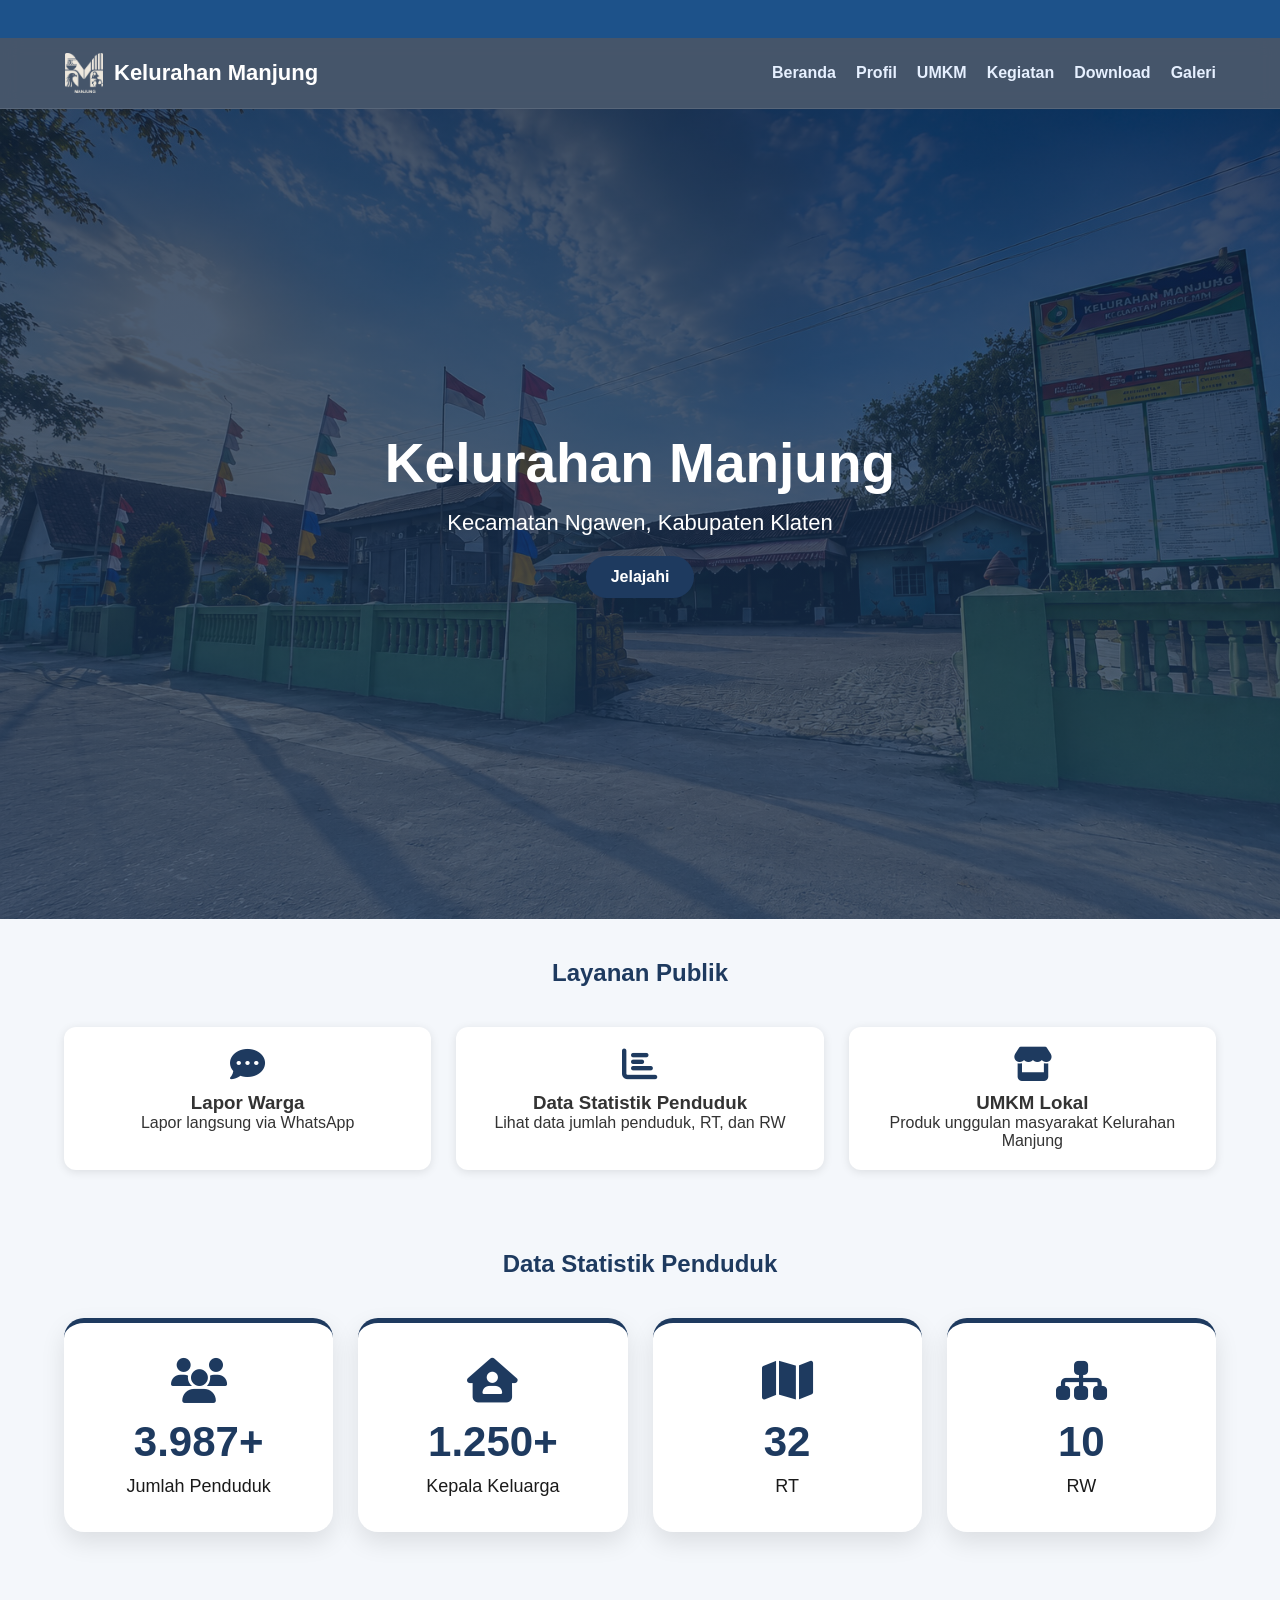
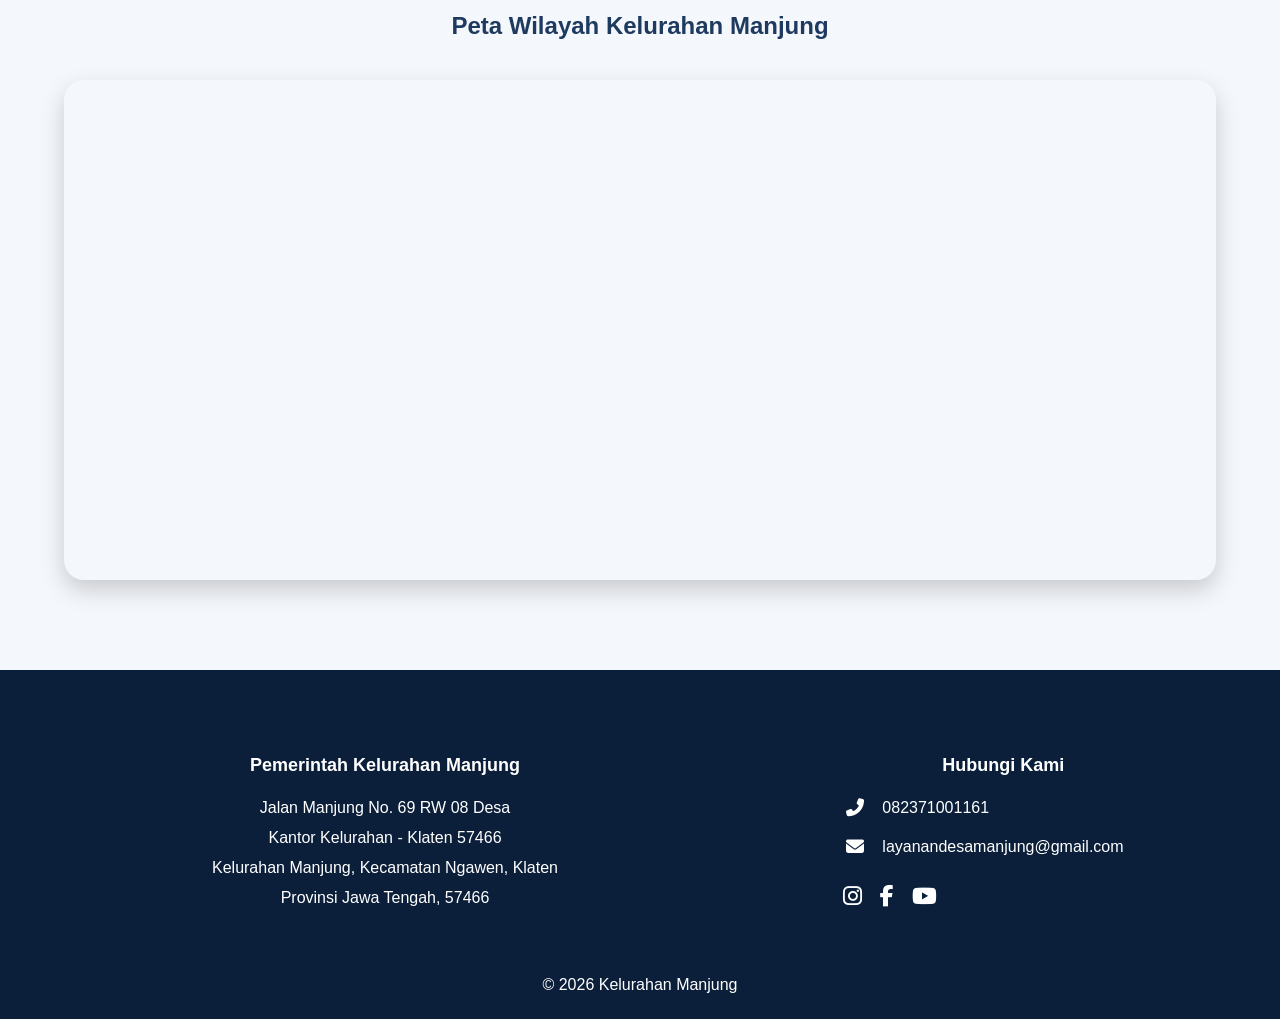
==== index.html @ a6c1af75 "Add files via upload" ====
<!DOCTYPE html>
<html lang="id">
<head>
<div class="running-text">
    <div class="running-content">
        <span>Selamat Datang di Website Resmi Desa Manjung, Kecamatan Ngawen. Dapatkan informasi terbaru dan transparansi pelayanan kami di sini.</span>

        <span class="gap"></span>

        <span>Jam operasional pelayanan administrasi Balai Desa Manjung: Senin s.d. Kamis (08.00 - 15.00 WIB) & Jumat (08.00 - 11.00 WIB).</span>
    </div>
</div>
    <meta name="viewport" content="width=device-width, initial-scale=1.0">
    <title>Beranda-Website Kelurahan Manjung</title>
    <link rel="icon" type="image/png" href="img/logo3.png">

    <!-- Menghubungkan icon font (Font Awesome) -->
    <link rel="stylesheet" href="https://cdnjs.cloudflare.com/ajax/libs/font-awesome/6.5.1/css/all.min.css">

    <meta charset="UTF-8">
    <meta name="viewport" content="width=device-width, initial-scale=1.0">

    <title>Kelurahan Manjung</title>

    <!-- Menghubungkan file CSS -->
    <link rel="stylesheet" href="style.css">
</head>

<body>
    

<!-- ===================== HEADER / NAVBAR ===================== -->
<header>
    <div class="container">
        <nav>

            <!-- LOGO + NAMA WEBSITE -->
            <!-- Ini bagian logo yang muncul di kiri atas -->
            <div class="logo">
                <!-- gambar logo (pastikan ada di folder img) -->
                <img src="img/logo3.png" alt="Logo Manjung" class="logo-img">

                <!-- teks nama website -->
                <span>Kelurahan Manjung</span>
            </div>

            <!-- MENU NAVIGASI -->
            <ul>
                <li><a href="index.html">Beranda</a></li>
                <li><a href="profil.html">Profil</a></li>
                <li><a href="umkm.html">UMKM</a></li>
                <li><a href="kegiatan.html">Kegiatan</a></li>
                <li><a href="download.html">Download</a></li>
                <li><a href="galeri.html">Galeri</a></li>
            </ul>

        </nav>
    </div>
</header>

<!-- ===================== HERO / BAGIAN UTAMA ===================== -->
<section class="hero">

    <div>
        <h1>Kelurahan Manjung</h1>

        <!-- Deskripsi singkat -->
        <p>Kecamatan Ngawen, Kabupaten Klaten</p>

        <!-- Tombol menuju halaman profil -->
        <a href="profil.html" class="btn">Jelajahi</a>
    </div>

</section>

<!-- ===================== LAYANAN PUBLIK ===================== -->
<section class="section" id="data-statistik">

    <div class="container">

        <h2 class="section-title">Layanan Publik</h2>

        <div class="cards">

            <!-- LAPOR WARGA -->
            <a href="https://wa.me/6285974874311?text=Selamat%20datang%20di%20Layanan%20Pengaduan%20Cepat%20Kelurahan%20Manjung%20%F0%9F%8F%9B%EF%B8%8F%0A%0ASilakan%20langsung%20sampaikan%20laporan%20atau%20keluhan%20Anda%20mengenai%20lingkungan%20kelurahan%20di%20chat%20ini%20dengan%20format%20bebas.%0A%0AAgar%20laporan%20cepat%20diproses%2C%20mohon%20sertakan%3A%0A%0A%F0%9F%93%8D%20Lokasi%20jelas%20(Nama%20jalan%20%2F%20gang%20%2F%20RT%20%26%20RW).%0A%0A%F0%9F%93%9D%20Inti%20masalah%20(Misal%3A%20lampu%20jalan%20mati%2C%20sampah%20menumpuk%2C%20jalan%20berlubang).%0A%0A%F0%9F%93%B7%20Foto%20bukti%20kondisi%20di%20lapangan.%0A%0ASilakan%20ketik%20laporan%20Anda%20dan%20kirimkan%20fotonya%20di%20bawah%20ini.%F0%9F%91%87"
                target="_blank" class="service-card">
                <i class="fas fa-comment-dots"></i>
                <h3>Lapor Warga</h3>
                <p>Lapor langsung via WhatsApp</p>
            </a>
            <!-- DATA STATISTIK -->
            <a href="#data-statistik" class="service-card">
                <i class="fas fa-chart-bar"></i>
                <h3>Data Statistik Penduduk</h3>
                <p>Lihat data jumlah penduduk, RT, dan RW</p>
            </a>

            <!-- UMKM -->
            <a href="umkm.html" class="service-card">
                <i class="fas fa-store"></i>
                <h3>UMKM Lokal</h3>
                <p>Produk unggulan masyarakat Kelurahan Manjung</p>
            </a>

        </div>

    </div>

</section>

<!-- ===================== DATA STATISTIK ===================== -->
<section class="section">

    <div class="container">

        <h2 class="section-title">Data Statistik Penduduk</h2>

        <div class="stats">

            <!-- Jumlah Penduduk -->
            <div class="stat-box">
                <i class="fas fa-users"></i>
                <h2>3.987+</h2>
                <p>Jumlah Penduduk</p>
            </div>

            <!-- Kepala Keluarga -->
            <div class="stat-box">
                <i class="fas fa-house-user"></i>
                <h2>1.250+</h2>
                <p>Kepala Keluarga</p>
            </div>

            <!-- RT -->
            <div class="stat-box">
                <i class="fas fa-map"></i>
                <h2>32</h2>
                <p>RT</p>
            </div>

            <!-- RW -->
            <div class="stat-box">
                <i class="fas fa-sitemap"></i>
                <h2>10</h2>
                <p>RW</p>
            </div>

        </div>

    </div>

</section>

<!-- ===================== PETA WILAYAH ===================== -->
<section class="section">

    <div class="container">

        <h2 class="section-title">Peta Wilayah Kelurahan Manjung</h2>

        <div class="map-box">

            <!-- Google Maps Embed -->
            <iframe
            src="https://www.google.com/maps/embed?pb=!1m18!1m12!1m3!1d7907.983593774622!2d110.58155358522377!3d-7.684027641553846!2m3!1f0!2f0!3f0!3m2!1i1024!2i768!4f13.1!3m3!1m2!1s0x2e7a4396e9752d1f%3A0x8e45d3a02969b3ef!2sManjung%2C%20Kec.%20Ngawen%2C%20Kabupaten%20Klaten%2C%20Jawa%20Tengah!5e0!3m2!1sid!2sid!4v1780369064944"
            width="100%"
            height="500"
            style="border:0;"
            allowfullscreen=""
            loading="lazy"
            referrerpolicy="no-referrer-when-downgrade">
          </iframe>

        </div>

    </div>

</section>

<!-- ===================== FOOTER ===================== -->
 <footer>
<div class="footer-container">
    

    <div class="footer-left">
        <h3>Pemerintah Kelurahan Manjung</h3>

        <p>Jalan Manjung No. 69 RW 08 Desa</p>
        <p>Kantor Kelurahan - Klaten 57466</p>
        <p>Kelurahan Manjung, Kecamatan Ngawen, Klaten</p>
        <p>Provinsi Jawa Tengah, 57466</p>

    </div>

    <div class="footer-right">
        <h3>Hubungi Kami</h3>

        <div class="contact-item">
            <i class="fas fa-phone-alt"></i>
            <span>082371001161</span>
        </div>

        <div class="contact-item">
            <i class="fas fa-envelope"></i>
            <span>layanandesamanjung@gmail.com</span>
        </div>

        <div class="social-icons">
            <a href="#"><i class="fab fa-instagram"></i></a>
            <a href="#"><i class="fab fa-facebook-f"></i></a>
            <a href="#"><i class="fab fa-youtube"></i></a>
        </div>
    </div>

</div>


    <p>&copy; 2026 Kelurahan Manjung</p>
</footer>

<!-- Tombol scroll ke atas -->
<button id="topBtn" onclick="topFunction()">↑</button>

<!-- Menghubungkan JavaScript -->
<script src="script.js"></script>

</body>
</html>
---- style.css ----
/* ===================== RESET ===================== */
/* Menghapus margin & padding bawaan browser, serta mengatur model box & font global */
*{
    margin:0;
    padding:0;
    box-sizing:border-box; /* Ukuran elemen dihitung termasuk padding dan border */
    font-family:'Segoe UI',sans-serif;
}

/* Mengatur efek scroll agar halus saat berpindah antar section (anchor link) */
html{
    scroll-behavior:smooth;
}

/* Mengatur warna latar belakang halaman dan warna teks default */
body{
    background:#f4f7fb;
    color:#1a1a1a;
}

/* ===================== HEADER ===================== */
/* Mengatur navigasi atas agar melayang (sticky) dengan efek blur kaca */
header{
    position:sticky;
    top:0;
    background:rgba(11,31,58,0.75); /* navy tapi transparan */
    backdrop-filter: blur(10px);    /* efek kaca (glass) untuk browser modern */
    -webkit-backdrop-filter: blur(10px); /* efek kaca untuk browser berbasis webkit (Safari) */
    padding:15px 0;
    z-index:1000; /* Memastikan header berada di lapisan paling atas */
    border-bottom:1px solid rgba(255,255,255,0.1);
    transition:0.3s;
}

/* Container untuk membungkus konten agar rapi di tengah halaman */
.container{
    width:90%;
    max-width:1200px;
    margin:auto;
}

/* Mengatur tata letak menu navbar menjadi sejajar horizontal */
nav{
    display:flex;
    justify-content:space-between;
    align-items:center;
}

/* Gaya teks logo di header */
.logo{
    display:flex;
    align-items:center;
    gap:10px;
    color:#ffffff;
    font-size:22px;
    font-weight:bold;
}

/* Mengatur ukuran dan proporsi gambar logo */
.logo-img{
    width:40px;
    height:40px;
    object-fit:contain; /* Gambar pas di dalam kotak tanpa terpotong */
}

/* ===================== MENU ===================== */
/* Mengatur list menu navigasi menjadi sejajar horizontal */
nav ul{
    display:flex;
    list-style:none;
}

/* Memberi jarak antar item menu */
nav ul li{
    margin-left:20px;
}

/* Gaya teks link menu navigasi */
nav ul li a{
    text-decoration:none;
    color:#e6f0ff;
    font-weight:bold;
    transition:0.3s;
}

/* Efek perubahan warna saat link menu disorot (hover) */
nav ul li a:hover{
    color:#4da3ff;
}

/* ===================== HERO ===================== */
/* Bagian spanduk utama halaman dengan latar belakang gambar dan teks di tengah */
.hero{
    height:90vh; /* Tinggi hero sebesar 90% dari tinggi layar */

    /* Kombinasi warna gradasi transparan dan gambar latar belakang */
    background:
    linear-gradient(
        rgba(11,31,58,0.75),
        rgba(30,58,95,0.75)
    ),
    url('img/kantor-manjung.jpg');

    background-size:cover;
    background-position:center;
    background-repeat:no-repeat;

    display:flex;
    justify-content:center;
    align-items:center;
    text-align:center;
    color:white;
}

/* Ukuran font untuk judul utama di bagian Hero */
.hero h1{
    font-size:55px;
}

/* Ukuran font dan jarak untuk sub-judul di bagian Hero */
.hero p{
    font-size:22px;
    margin-top:15px;
}

/* BUTTON */
/* Gaya tombol universal dengan sudut membulat */
.btn{
    display:inline-block;
    margin-top:20px;
    padding:12px 25px;
    background:#1e3a5f;
    color:white;
    text-decoration:none;
    border-radius:30px;
    font-weight:bold;
    transition:0.3s;
}

/* Perubahan warna tombol saat disorot */
.btn:hover{
    background:#4da3ff;
}

/* ===================== SECTION ===================== */
/* Ruang pengisi (padding) standar untuk setiap section/bagian halaman */
.section{
    padding:40px 0;
}

/* Gaya judul setiap section agar berada di tengah */
.section-title{
    text-align:center;
    margin-bottom:40px;
    color:#1e3a5f;
}

/* ===================== CARD ===================== */
/* Grid layout untuk membungkus kartu-kartu informasi agar responsif otomatis */
.cards{
    display:grid;
    grid-template-columns:repeat(auto-fit,minmax(280px,1fr));
    gap:25px;
}

/* Gaya kotak kartu individual beserta efek bayangannya */
.card{
    background:white;
    border-radius:10px;
    overflow:hidden;
    box-shadow:0 6px 18px rgba(0,0,0,.12);
    transition:0.3s;
}

/* Efek kartu sedikit terangkat ke atas saat disorot */
.card:hover{
    transform:translateY(-8px);
}

/* Mengatur gambar di dalam kartu agar proporsional */
.card img{
    width:100%;
    height:220px;
    object-fit:cover; /* Gambar memenuhi area kotak tanpa merusak aspek rasio */
}

/* Padding bagian dalam teks kartu */
.card-content{
    padding:20px;
}

/* ===================== STATISTIK ===================== */
/* Grid layout untuk menampilkan data statistik */
.stats{
    display:grid;
    grid-template-columns:repeat(auto-fit,minmax(230px,1fr));
    gap:25px;
    margin-top:40px;
}

/* Kotak statistik individual dengan border tebal di bagian atas */
.stat-box{
    background:white;
    padding:35px;
    text-align:center;
    border-radius:20px;
    box-shadow:0 10px 25px rgba(0,0,0,.10);
    border-top:5px solid #1e3a5f;
    transition:0.3s;
}

/* Efek kotak statistik sedikit terangkat ke atas saat disorot */
.stat-box:hover{
    transform:translateY(-10px);
}

/* Mengatur ukuran dan warna ikon di dalam kotak statistik */
.stat-box i{
    font-size:45px;
    color:#1e3a5f;
    margin-bottom:15px;
}

/* Ukuran angka/judul besar pada statistik */
.stat-box h2{
    font-size:42px;
    color:#1e3a5f;
}

/* Ukuran teks keterangan statistik */
.stat-box p{
    font-size:18px;
    margin-top:10px;
}

/* ===================== PAGE HEADER ===================== */
/* Spanduk header khusus untuk sub-halaman (bukan halaman utama) */
.page-header{
    background:
    linear-gradient(
        rgba(11,31,58,0.75),
        rgba(30,58,95,0.75)
    ),
    url('img/kantor-manjung.jpg');

    background-size:cover;
    background-position:center;
    background-repeat:no-repeat;

    color:white;
    text-align:center;
    padding:100px 20px;
}

/* ===================== CONTENT ===================== */
/* Pembungkus area konten utama halaman */
.content{
    width:90%;
    max-width:1100px;
    margin:auto;
    padding:50px 0;
}

/* ===================== INFO SECTION ===================== */
/* Jarak antar blok informasi */
.info-section{
    margin-bottom:40px;
}

/* Gaya judul section info yang menggunakan susunan flex (ikon + teks) */
.section-heading{
    display:flex;
    align-items:center;
    gap:15px;
    color:#1e3a5f;
    font-size:38px;
    font-weight:700;
    margin-bottom:25px;
}

/* Warna dan ukuran ikon di samping judul info */
.section-heading i{
    color:#1e3a5f;
    font-size:34px;
}

/* Mengatur teks paragraf info agar rapi rata kanan-kiri (justify) */
.info-section p{
    font-size:17px;
    line-height:1.9; /* Jarak antar baris teks */
    color:#4a5568;
    text-align:justify;
    margin-top:15px;
}

/* Gaya sub-judul di dalam info section */
.info-section h3{
    margin-top:21px;
    margin-bottom:15px;
    color:#1e3a5f;
    font-size:28px;
}

/* VISI MISI */
/* Jarak kiri untuk teks visi */
.visi{
    margin-left:25px;
}

/* Jarak kiri untuk daftar list misi */
.misi-list{
    margin-left:50px;
    margin-top:15px;
}

/* Gaya teks tiap poin di dalam daftar misi */
.misi-list li{
    font-size:16px;
    line-height:1.9;
    color:#4a5568;
    margin-bottom:10px;
}

/* ===================== MAP ===================== */
/* Kotak pembungkus peta digital (Google Maps) */
.map-box{
    width:100%;
    border-radius:20px;
    overflow:hidden;
    box-shadow:0 10px 25px rgba(0,0,0,0.18);
    margin-top:20px;
}

/* Mengatur iframe peta agar memenuhi area kotak */
.map-box iframe{
    width:100%;
    height:500px;
    border:0;
    display:block;
}

/* ===================== GALLERY ===================== */
/* Grid layout dasar untuk galeri foto */
.gallery{
    display:grid;
    grid-template-columns:repeat(auto-fit,minmax(250px,1fr));
    gap:20px;
}

/* Mengatur gambar di dalam galeri agar seragam dimensinya */
.gallery img{
    width:100%;
    height:220px;
    object-fit:cover;
    border-radius:10px;
}

/* ===================== PRODUCT ===================== */
/* Gaya kartu produk individual dengan border khusus */
.product-card{
    width:300px;
    margin:20px auto;
    padding:15px;
    border:1px solid #1e3a5f;
    border-radius:12px;
    text-align:center;
    box-shadow:0 2px 10px rgba(0,0,0,0.12);
    background:#ffffff;
}

/* Wadah pembungkus banyak produk dengan flexbox agar fleksibel ke bawah */
.content4{
    display:flex;
    flex-wrap:wrap;
    justify-content:center;
    gap:20px;
}

/* Mengatur visual gambar produk */
.product-img{
    width:100%;
    height:200px;
    object-fit:cover;
    border-radius:10px;
}

/* Gaya tombol pemesanan produk */
.btn-pesan{
    display:inline-block;
    margin-top:10px;
    padding:10px 15px;
    background:#1e3a5f;
    color:white;
    text-decoration:none;
    border-radius:8px;
    font-size:14px;
    transition:0.3s;
}

/* Efek hover tombol pemesanan */
.btn-pesan:hover{
    background:#4da3ff;
}

/* ===================== SERVICE ===================== */
/* Gaya kartu layanan masyarakat berupa link utuh */
.service-card{
    display:block;
    text-decoration:none;
    background:#fff;
    padding:20px;
    border-radius:12px;
    text-align:center;
    color:#333;
    box-shadow:0 2px 10px rgba(0,0,0,0.10);
    transition:0.3s;
}

/* Ukuran dan warna ikon layanan */
.service-card i{
    font-size:35px;
    color:#1e3a5f;
    margin-bottom:10px;
}

/* Efek hover kartu layanan (berubah warna latar & terangkat sedikit) */
.service-card:hover{
    transform:translateY(-5px);
    background:#f2f6ff;
}

/* ===================== FOOTER ===================== */
/* Pengaturan standar area kaki halaman (footer) */
footer{
    background:#0b1f3a;
    color:white;
    text-align:center;
    padding:25px;
    margin-top:50px;
}

/* ===================== BACK TO TOP ===================== */
/* Tombol melayang untuk kembali ke atas halaman */
#topBtn{
    position:fixed;
    bottom:20px;
    right:20px;
    padding:15px;
    border:none;
    border-radius:50%;
    background:#1e3a5f;
    color:white;
    cursor:pointer;
    display:none; /* Sembunyikan default (diatur lewat JavaScript nanti) */
}

/* Efek hover tombol kembali ke atas */
#topBtn:hover{
    background:#4da3ff;
}

/* ================= DOWNLOAD ================= */
/* Grid layout untuk area unduhan dokumen */
.download-grid{
    display:grid;
    grid-template-columns:repeat(auto-fit,minmax(280px,1fr));
    gap:25px;
}

/* Kotak informasi file unduhan */
.download-card{
    background:#fff;
    padding:25px;
    border-radius:15px;
    text-align:center;
    box-shadow:0 5px 15px rgba(0,0,0,.1);
    transition:0.3s;
}

/* Efek hover kotak unduhan */
.download-card:hover{
    transform:translateY(-5px);
}

/* Ukuran ikon jenis file pada area download */
.download-card i{
    font-size:60px;
    color:#1e3a5f;
    margin-bottom:15px;
}

/* Gambar/Thumbnail dokumen unduhan */
.download-card img{
    width:100%;
    height:200px;
    object-fit:cover;
    border-radius:10px;
    margin-bottom:15px;
}

/* Judul file unduhan */
.download-card h3{
    margin-bottom:15px;
    color:#1e3a5f;
}

/* Desain tombol download */
.download-btn{
    display:inline-block;
    padding:10px 20px;
    background:#1e3a5f;
    color:white;
    text-decoration:none;
    border-radius:8px;
    transition:0.3s;
}

/* Efek hover tombol download */
.download-btn:hover{
    background:#2f5a8f;
}

/* ===== POTENSI UNGGULAN DESA ===== */
/* Penyelarasan letak komponen potensi desa */
.potensi-desa{
    text-align:center;
    margin-top:5px;
    margin-left:50px;
}

/* Pengaturan visual gambar potensi unggulan desa */
.potensi-desa img{
    width:70%;
    max-width:650px;
    border-radius:15px;
    box-shadow:0 5px 20px rgba(0,0,0,0.15);
}

/*========= Footer ===========*/
/* Layout grid untuk membagi isi footer menjadi bagian kiri dan kanan */
.footer-container{
    max-width:1100px;
    margin:auto;

    display:grid;
    grid-template-columns: 2fr 1fr; /* Bagian kiri lebih lebar dibanding kanan */

    gap:80px;
    padding:60px 20px;

    background: #0b1f3a;
    color: #ffffff;

    /* FULL BACKGROUND FOOTER */
    /* Catatan: Selektor di bawah bersarang (nested) di dalam .footer-container asli Anda */
.footer{
    width:100%;
    background:#0b1f3a;
    color:#fff;
    margin:0;
    padding:0;
}

/* CONTAINER HANYA MENGATUR LEBAR KONTEN */
.footer-container{
    max-width:1100px;
    margin:0 auto;
    padding:50px 20px;
    
    display:grid;
    grid-template-columns:2fr 1fr;
    gap:80px;
}

/* COPYRIGHT */
/* Desain area copyright di baris paling bawah footer */
.footer-bottom{
    width:100%;
    text-align:center;
    padding:12px 0;
    border-top:1px solid rgba(255,255,255,.15);
    background:#0b1f3a;
}
}

/* Gaya teks judul di dalam area footer */
.footer-left h3,
.footer-right h3{
    font-size:18px;
    font-weight:700;
    margin-bottom:20px;
}

/* Mengatur jarak antarbaris teks deskripsi di footer kiri */
.footer-left p{
    margin:0 0 6px;
    line-height:1.5;
}

/* Bagian Hubungi Kami */
/* Menggunakan susunan flex arah vertikal untuk info kontak */
.footer-right{
    display:flex;
    flex-direction:column;
}

/* Baris item kontak (ikon + teks detail kontak) */
.contact-item{
    display:flex;
    align-items:flex-start;
    gap:15px;
    margin-bottom:15px;
}

/* Menyamakan lebar ikon agar teks di sebelahnya lurus sejajar secara vertikal */
.contact-item i{
    width:24px;          /* supaya ikon sejajar */
    font-size:18px;
    text-align:center;
    margin-top:3px;
}

/* Mengatur pemotongan kata otomatis jika teks kontak terlalu panjang */
.contact-item span{
    line-height:1.5;
    word-break:break-word;
}

/* Wadah kumpulan ikon media sosial */
.social-icons{
    display:flex;
    gap:18px;
    margin-top:10px;
}

/* Ukuran ikon media sosial */
.social-icons a{
    color:#fff;
    font-size:22px;
}

/* Lebar statis untuk kolom footer kanan */
.footer-right{
    width:320px;
}

/* Batas lebar maksimal kolom footer kiri */
.footer-left{
    max-width:550px;
}

/*========== Responsive Mobile ==========*/
/* Media query untuk layar smartphone / tablet potret (maksimal lebar 768px) */
@media (max-width: 768px) {
    /* Mengubah susunan grid footer menjadi satu kolom vertikal */
    .footer-container {
        flex-direction: column;
        gap: 40px;
    }

    /* Penyesuaian ukuran teks footer pada perangkat mobile */
    .footer h3 {
        font-size: 24px;
    }

    .footer p,
    .contact-item {
        font-size: 16px;
    }
}

/* ================= MOBILE ================= */
/* Media query tambahan untuk penataan komponen halaman versi mobile */
@media screen and (max-width:768px){

    /* Navbar berubah susunan menjadi menumpuk ke bawah */
    nav{
        flex-direction:column;
        gap:15px;
    }

    /* Menu ul membungkus item ke baris baru jika space tidak cukup dan rata tengah */
    nav ul{
        flex-wrap:wrap;
        justify-content:center;
        gap:10px;
    }

    nav ul li{
        margin-left:0;
    }

    /* Penyesuaian tinggi area hero di layar kecil */
    .hero{
        height:70vh;
        padding:20px;
    }

    /* Ukuran teks hero yang lebih kecil agar tidak terpotong */
    .hero h1{
        font-size:32px;
    }

    .hero p{
        font-size:16px;
    }

    /* Penyesuaian judul info section di mobile */
    .section-heading{
        font-size:28px;
    }

    .section-heading i{
        font-size:26px;
    }

    /* Mengurangi tinggi iframe Google Maps di layar hp */
    .map-box iframe{
        height:300px;
    }

    /* Mengembalikan margin potensi desa ke nol agar pas di layar */
    .potensi-desa{
        margin-left:0;
    }

    /* Gambar potensi desa otomatis melebar penuh mengikuti device */
    .potensi-desa img{
        width:100%;
    }

    /* Memastikan kartu produk proporsional di layar hp */
    .product-card{
        width:100%;
        max-width:350px;
    }

    /* Mengubah grid footer menjadi 1 kolom vertikal dan teks rata tengah */
    .footer-container{
        grid-template-columns:1fr;
        gap:30px;
        text-align:center;
    }

    .footer-right{
        width:100%;
    }

    /* Memastikan detail item kontak berada di tengah (center) */
    .contact-item{
        justify-content:center;
    }
}

/* Aturan global agar semua gambar bersifat responsif */
img{
    max-width:100%;
    height:auto;
}

/* ================= RUNNING TEXT ================= */
/* Desain area teks berjalan (running text banner) */
.running-text{
    background:#1d528a;
    color:#fff;
    overflow:hidden; /* Menyembunyikan teks yang meluap keluar batas kotak */
    white-space:nowrap; /* Mencegah teks turun ke baris baru */
    padding:10px 0;
}

/* Mengatur wadah teks berjalan agar memulai animasi dari ujung kanan luar */
.running-content{
    display:inline-flex;
    align-items:center;
    padding-left:100%;
    animation:jalan 25s linear infinite; /* Menjalankan animasi 'jalan' terus-menerus */
}

/* Memberi jarak/jeda buatan di akhir urutan teks berjalan */
.gap{
    width:300px; /* semakin besar, semakin lama jedanya */
    display:inline-block;
}

/* Keyframes untuk mendefinisikan pergerakan animasi teks berjalan */
@keyframes jalan{
    from{
        transform:translateX(0);
    }
    to{
        transform:translateX(-100%); /* Geser penuh ke kiri sampai teks hilang */
    }
}

/* ================= GALERI ================= */
/* Grid layout lanjutan untuk halaman Galeri Foto khusus */
.gallery-grid{
    display:grid;
    grid-template-columns:repeat(auto-fit,minmax(280px,1fr));
    gap:25px;
}

/* Kotak pembungkus tiap item foto di galeri */
.gallery-item{
    position:relative;
    overflow:hidden; /* Penting untuk efek zoom gambar agar tidak keluar box */
    border-radius:15px;
    background:#fff;
    box-shadow:0 5px 15px rgba(0,0,0,.12);
    transition:.3s;
}

/* Efek kotak galeri sedikit terangkat saat di-hover */
.gallery-item:hover{
    transform:translateY(-5px);
}

/* Mengatur dimensi gambar di dalam galeri grid */
.gallery-item img{
    width:100%;
    height:250px;
    object-fit:cover;
    display:block;
}

/* Desain teks caption di bawah gambar galeri */
.gallery-caption{
    padding:15px;
    text-align:center;
    font-weight:600;
    color:#1e3a5f;
}

/* Memberi durasi transisi pada gambar agar efek perbesaran (zoom) berjalan mulus */
.gallery-item img{
    transition:.4s;
}

/* Hover Zoom: Efek gambar membesar (skala 1.08) saat kotaknya disorot kursor */
.gallery-item:hover img{
    transform:scale(1.08);
}
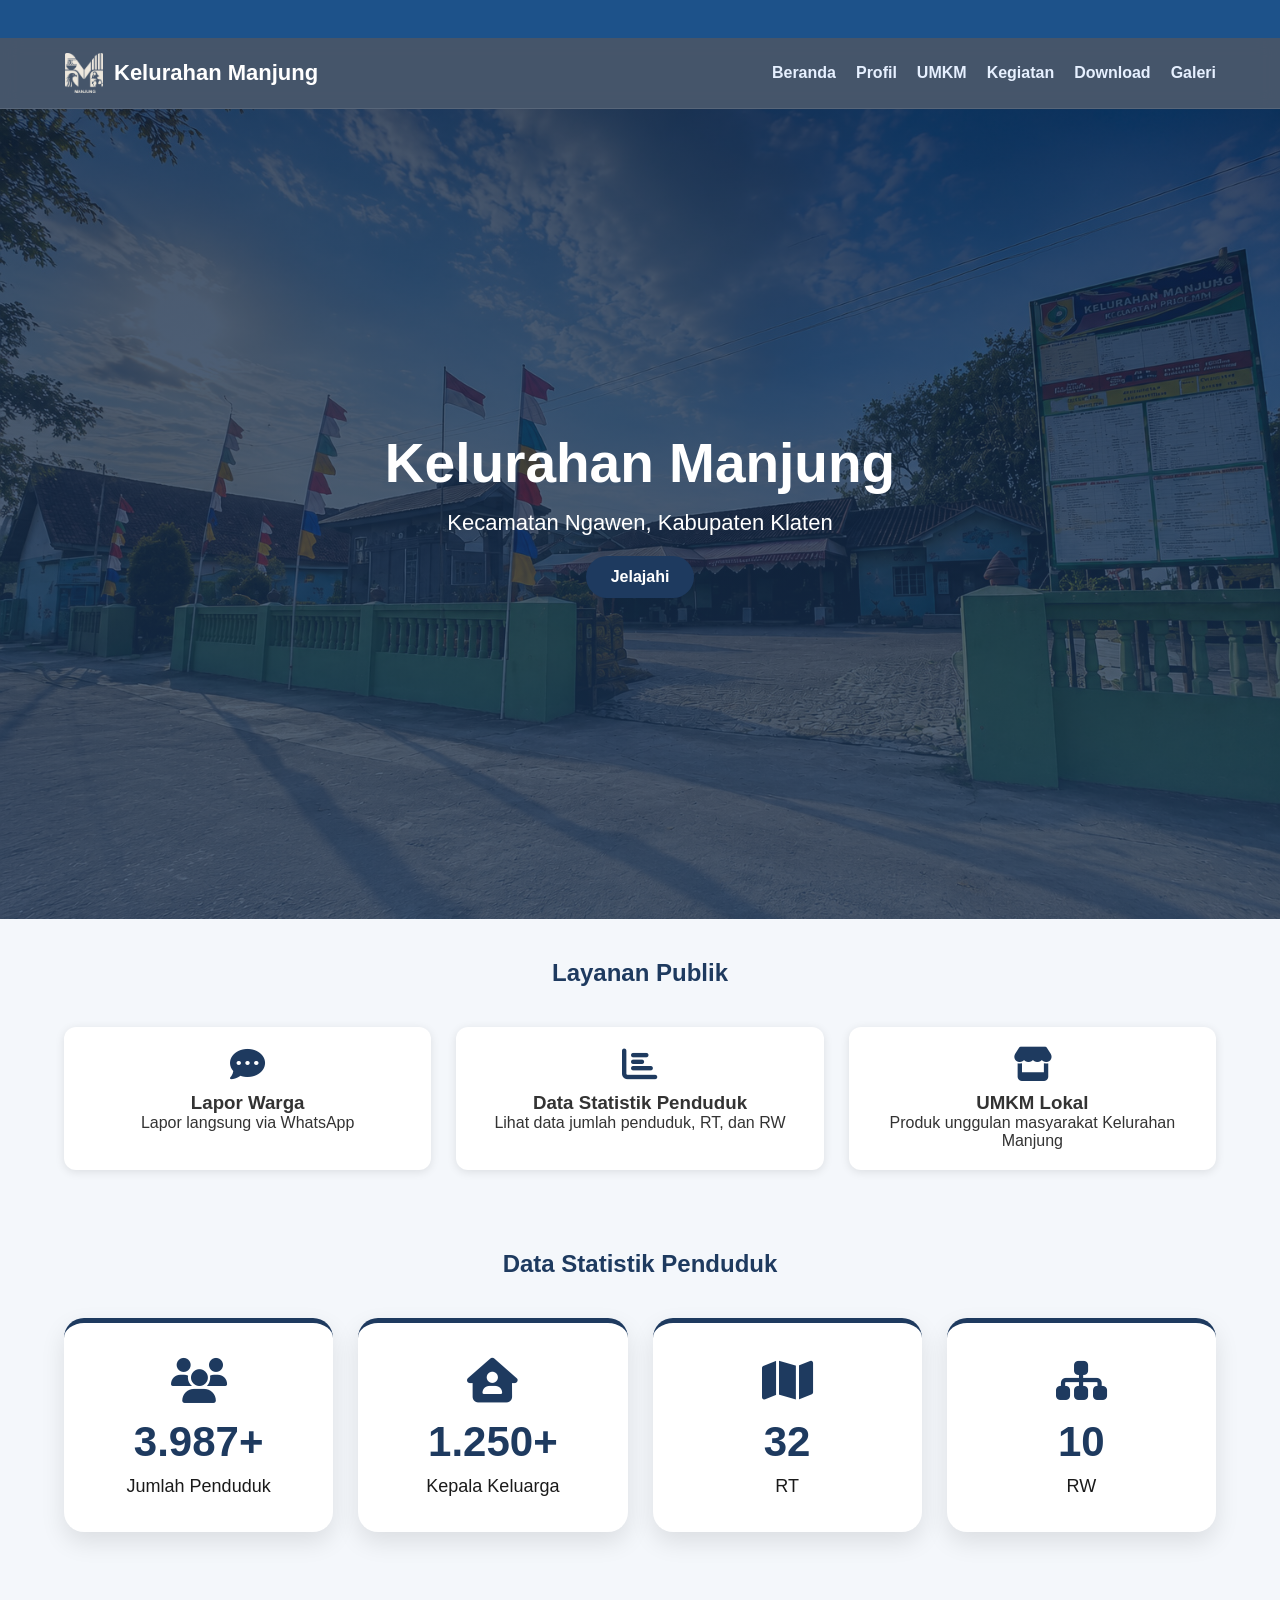
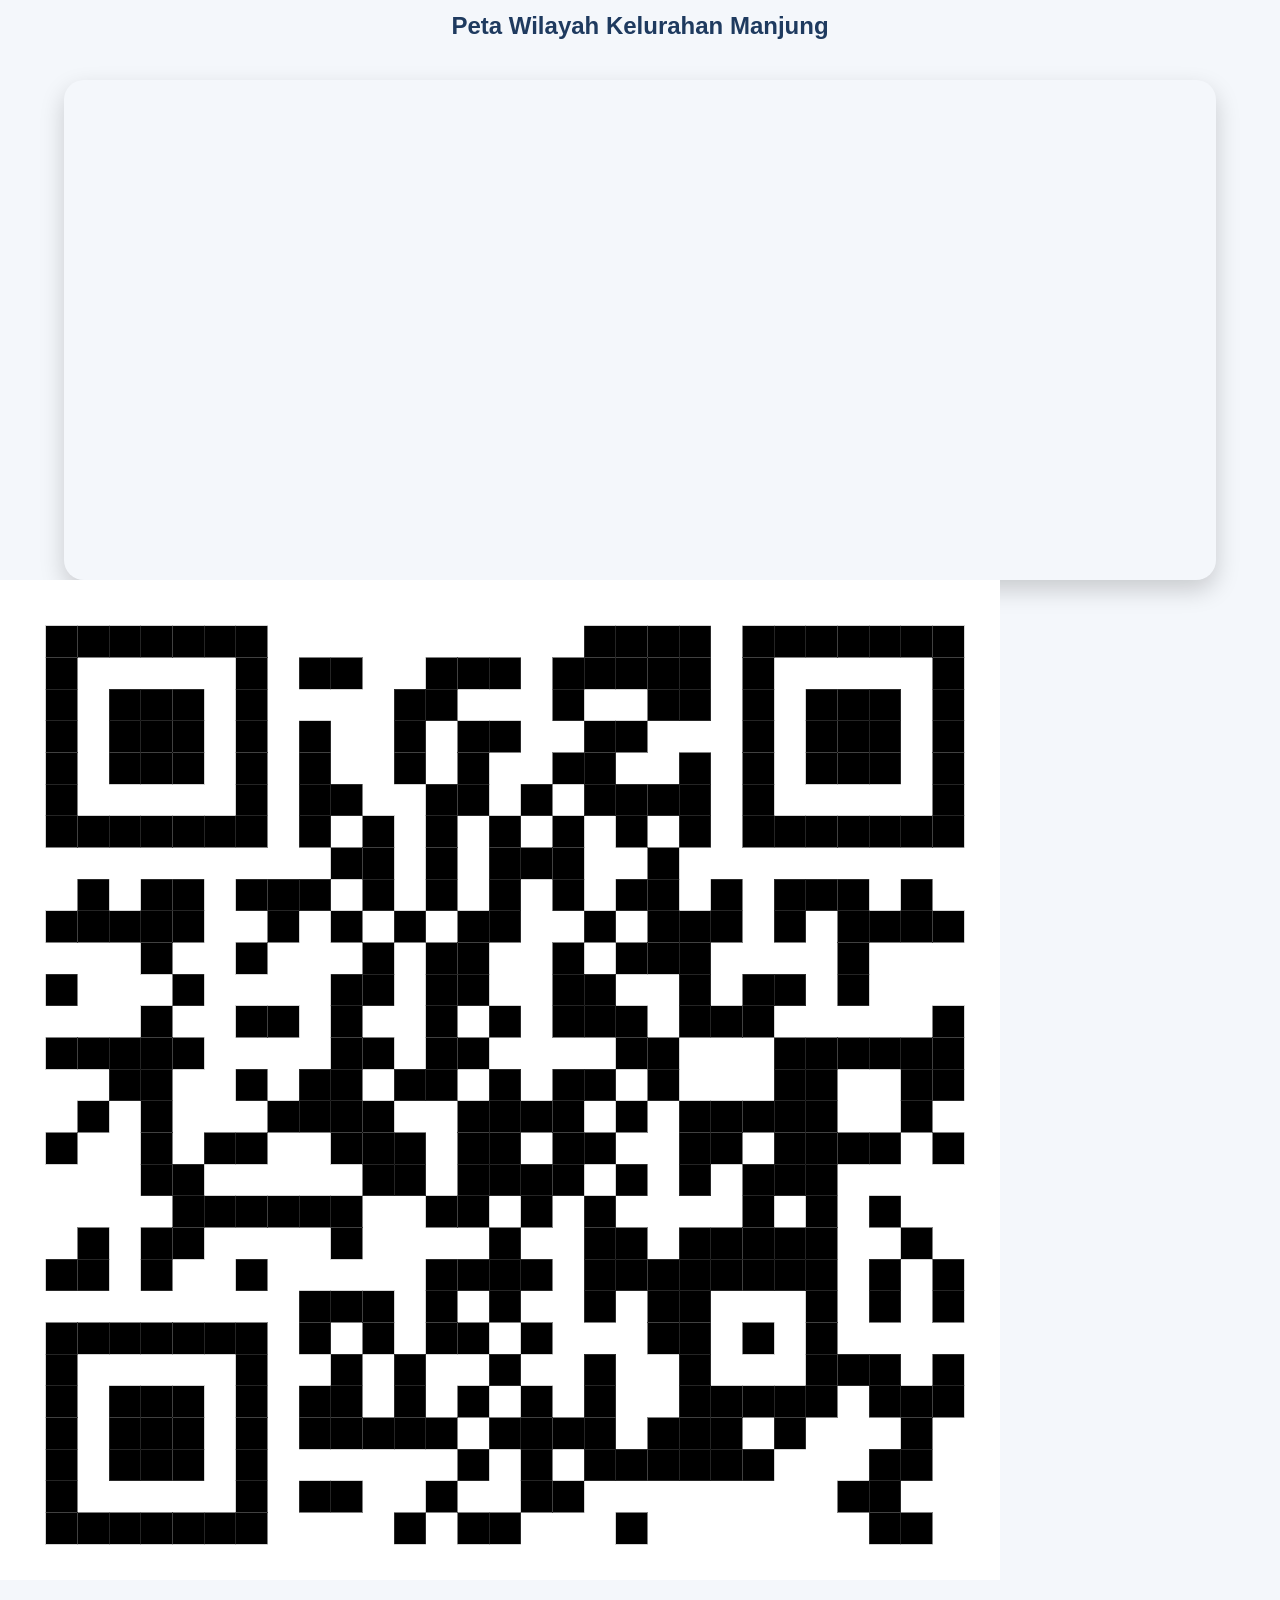
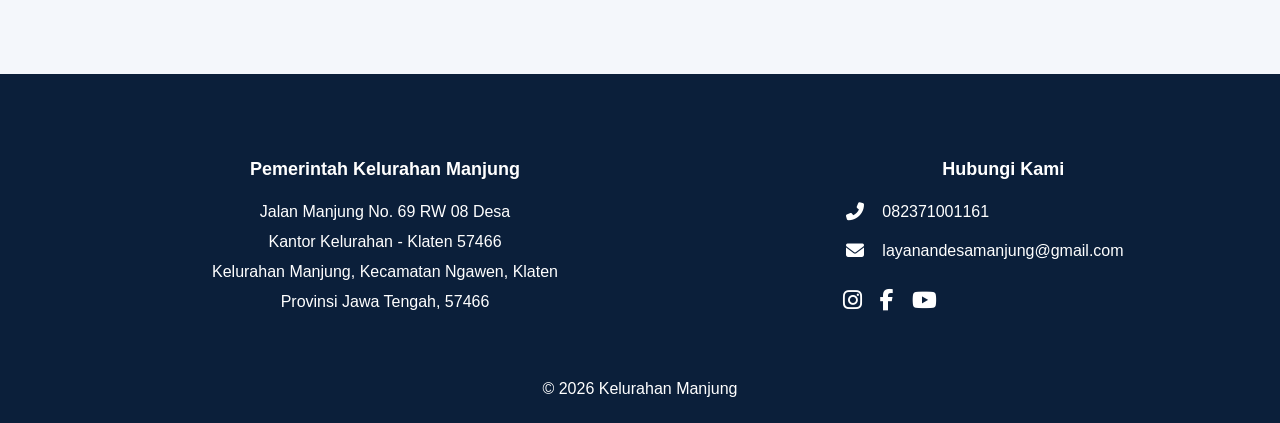
==== commit 318cd610: "Update index.html" ====
--- a/index.html
+++ b/index.html
@@ -1,15 +1,7 @@
 <!DOCTYPE html>
 <html lang="id">
 <head>
-<div class="running-text">
-    <div class="running-content">
-        <span>Selamat Datang di Website Resmi Desa Manjung, Kecamatan Ngawen. Dapatkan informasi terbaru dan transparansi pelayanan kami di sini.</span>
-
-        <span class="gap"></span>
-
-        <span>Jam operasional pelayanan administrasi Balai Desa Manjung: Senin s.d. Kamis (08.00 - 15.00 WIB) & Jumat (08.00 - 11.00 WIB).</span>
-    </div>
-</div>
+
     <meta name="viewport" content="width=device-width, initial-scale=1.0">
     <title>Beranda-Website Kelurahan Manjung</title>
     <link rel="icon" type="image/png" href="img/logo3.png">
@@ -30,6 +22,17 @@
     
 
 <!-- ===================== HEADER / NAVBAR ===================== -->
+
+    <div class="running-text">
+    <div class="running-content">
+        <span>Selamat Datang di Website Resmi Desa Manjung, Kecamatan Ngawen. Dapatkan informasi terbaru dan transparansi pelayanan kami di sini.</span>
+
+        <span class="gap"></span>
+
+        <span>Jam operasional pelayanan administrasi Balai Desa Manjung: Senin s.d. Kamis (08.00 - 15.00 WIB) & Jumat (08.00 - 11.00 WIB).</span>
+    </div>
+</div>
+    
 <header>
     <div class="container">
         <nav>
@@ -176,6 +179,13 @@
 
     </div>
 
+    <div class="qr-code">
+        <img src="img/barcode.png" alt="QR Code Website">
+    </div>
+
+        </nav>
+    </div>
+
 </section>
 
 <!-- ===================== FOOTER ===================== -->
@@ -226,4 +236,4 @@
 <script src="script.js"></script>
 
 </body>
-</html>+</html>
--- a/style.css
+++ b/style.css
@@ -839,4 +839,14 @@
 /* Hover Zoom: Efek gambar membesar (skala 1.08) saat kotaknya disorot kursor */
 .gallery-item:hover img{
     transform:scale(1.08);
-}+}
+
+/* Efek transisi halaman */
+body {
+    opacity: 1;
+    transition: opacity 0.5s ease;
+}
+
+body.fade-out {
+    opacity: 0;
+}
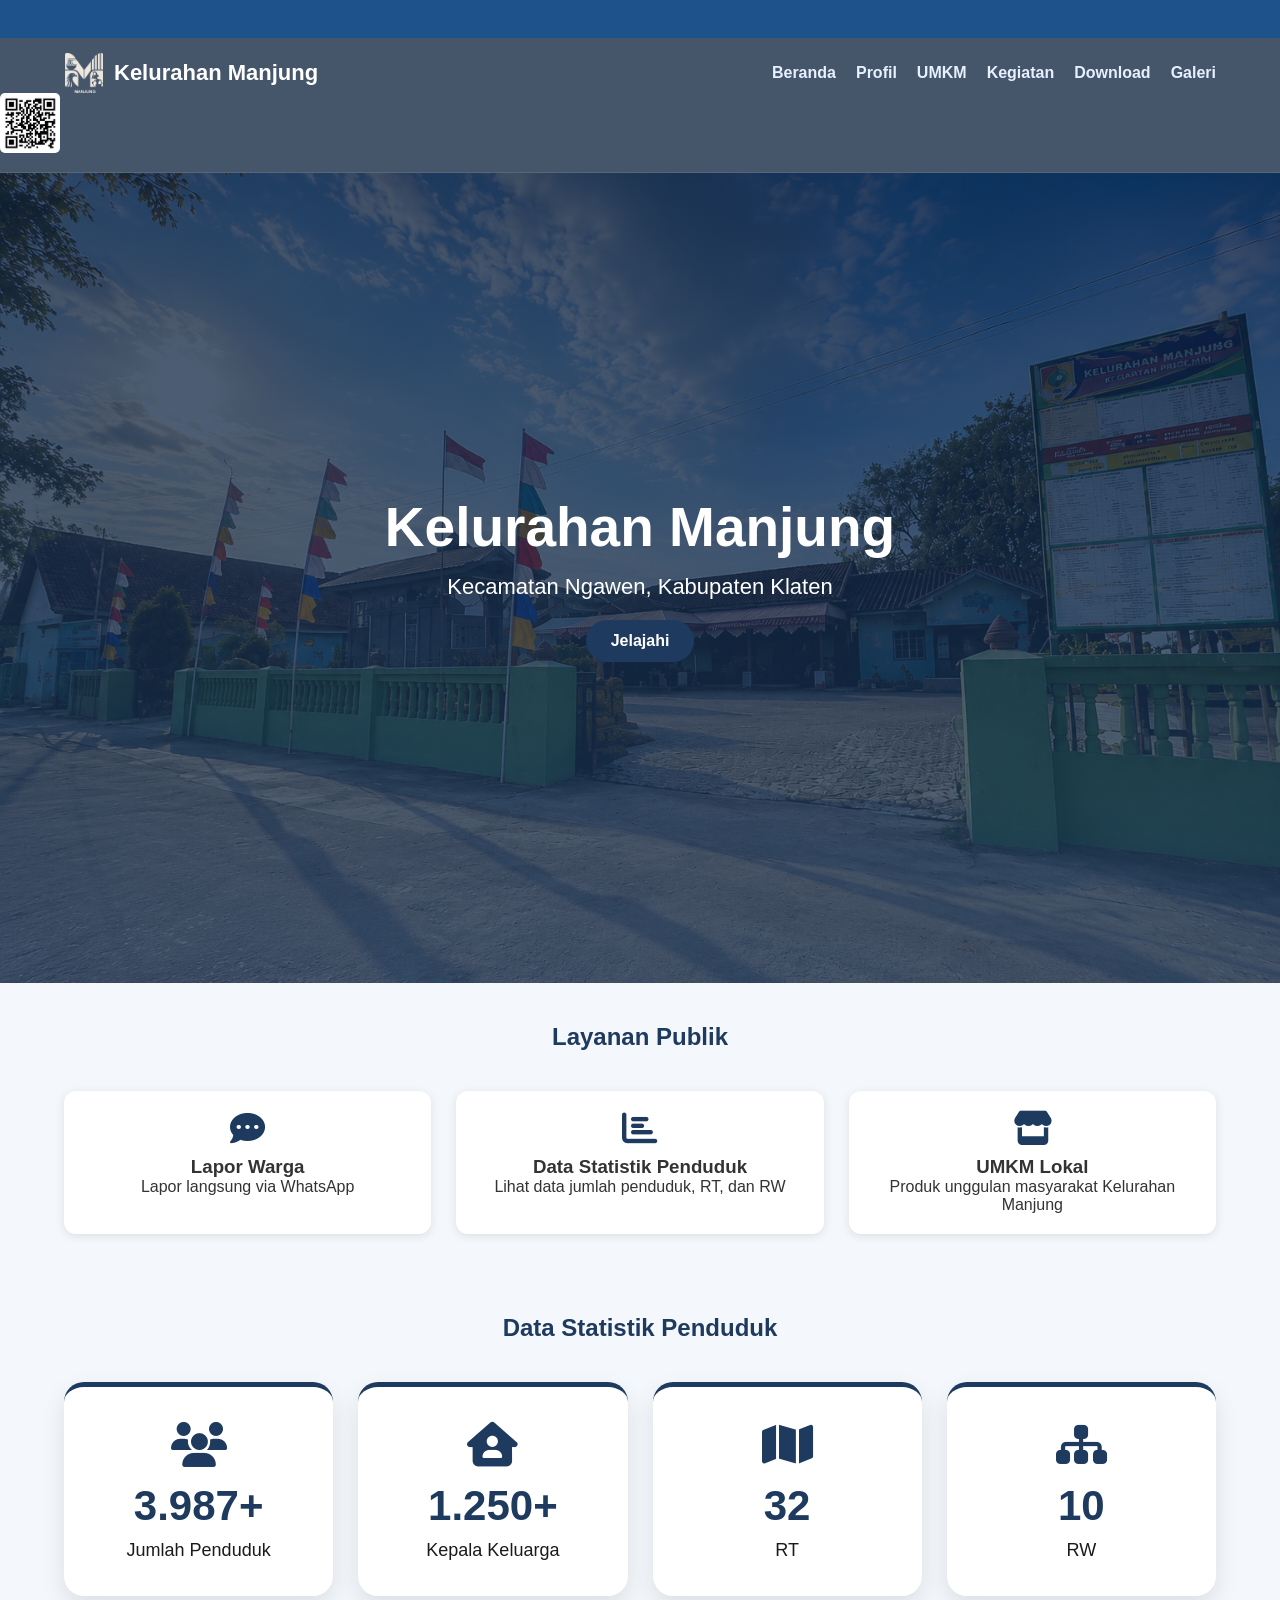
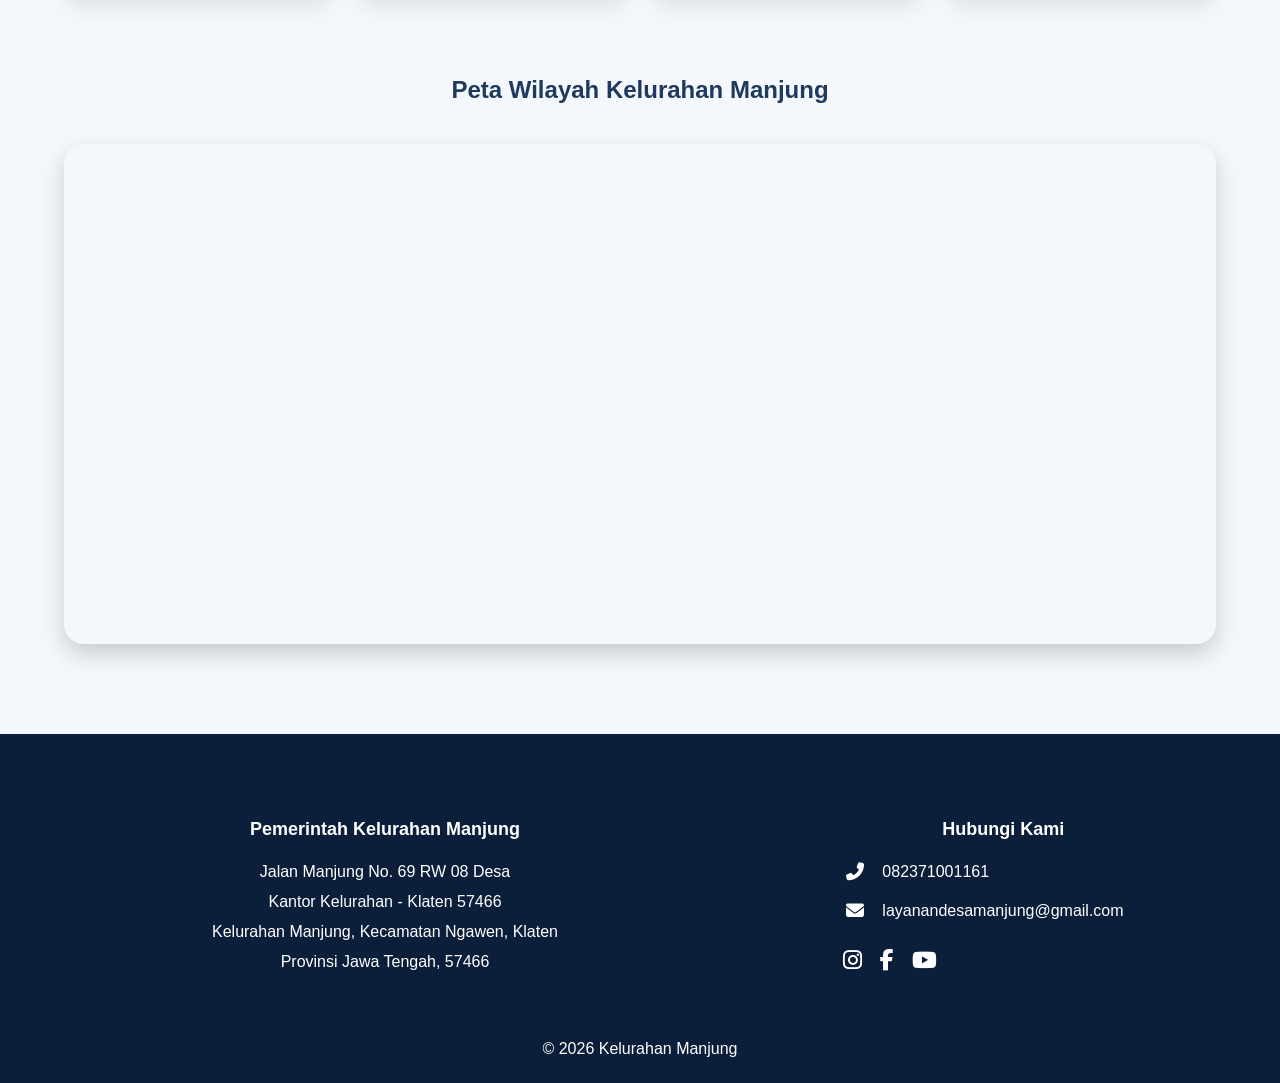
==== commit 853bb57a: "Update index.html" ====
--- a/index.html
+++ b/index.html
@@ -59,6 +59,14 @@
 
         </nav>
     </div>
+
+<div class="qr-code">
+        <img src="img/barcode.png" alt="QR Code Website">
+    </div>
+
+        </nav>
+    </div>
+    
 </header>
 
 <!-- ===================== HERO / BAGIAN UTAMA ===================== -->
@@ -179,13 +187,6 @@
 
     </div>
 
-    <div class="qr-code">
-        <img src="img/barcode.png" alt="QR Code Website">
-    </div>
-
-        </nav>
-    </div>
-
 </section>
 
 <!-- ===================== FOOTER ===================== -->
--- a/style.css
+++ b/style.css
@@ -850,3 +850,11 @@
 body.fade-out {
     opacity: 0;
 }
+
+.qr-code img{
+    width:60px;
+    height:60px;
+    background:white;
+    padding:3px;
+    border-radius:5px;
+}
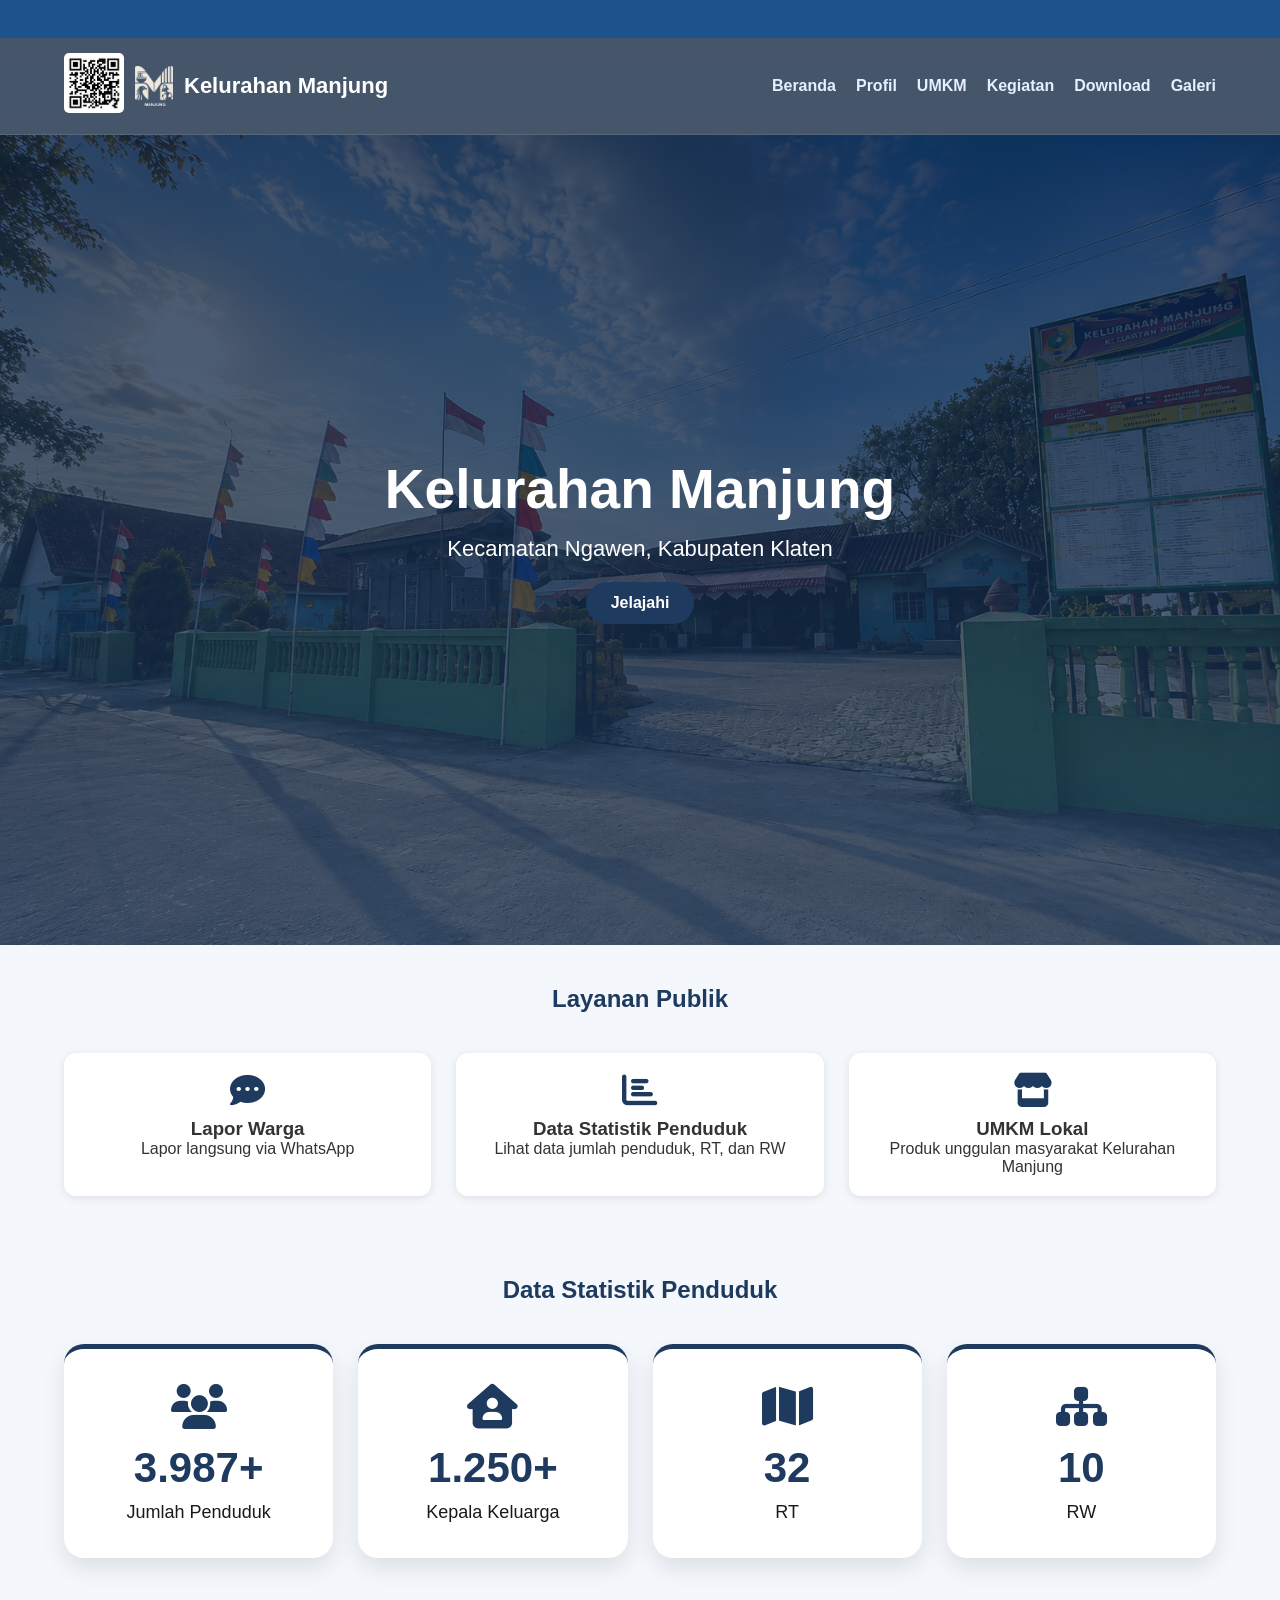
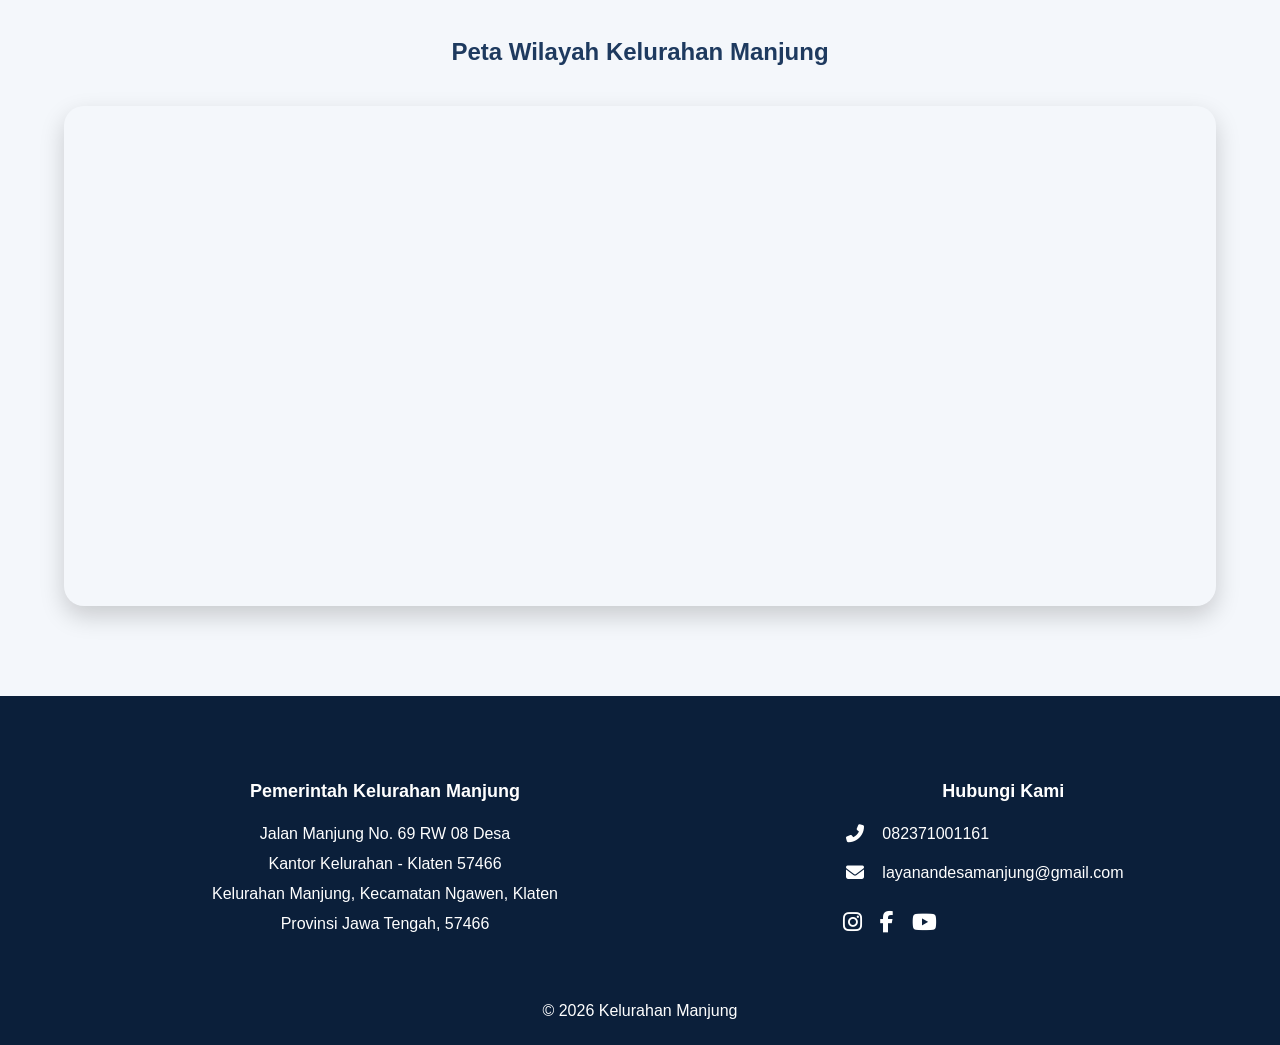
==== commit 244e8c29: "Update index.html" ====
--- a/index.html
+++ b/index.html
@@ -37,17 +37,20 @@
     <div class="container">
         <nav>
 
-            <!-- LOGO + NAMA WEBSITE -->
-            <!-- Ini bagian logo yang muncul di kiri atas -->
+            <!-- Logo + QR Code -->
             <div class="logo">
-                <!-- gambar logo (pastikan ada di folder img) -->
+
+                <div class="qr-code">
+                    <img src="img/barcode.png" alt="QR Code Website">
+                </div>
+
                 <img src="img/logo3.png" alt="Logo Manjung" class="logo-img">
 
-                <!-- teks nama website -->
                 <span>Kelurahan Manjung</span>
-            </div>
-
-            <!-- MENU NAVIGASI -->
+
+            </div>
+
+            <!-- Menu Navigasi -->
             <ul>
                 <li><a href="index.html">Beranda</a></li>
                 <li><a href="profil.html">Profil</a></li>
@@ -59,16 +62,7 @@
 
         </nav>
     </div>
-
-<div class="qr-code">
-        <img src="img/barcode.png" alt="QR Code Website">
-    </div>
-
-        </nav>
-    </div>
-    
 </header>
-
 <!-- ===================== HERO / BAGIAN UTAMA ===================== -->
 <section class="hero">
 
--- a/style.css
+++ b/style.css
@@ -851,6 +851,12 @@
     opacity: 0;
 }
 
+nav{
+    display:flex;
+    justify-content:space-between;
+    align-items:center;
+}
+
 .qr-code img{
     width:60px;
     height:60px;
@@ -858,3 +864,5 @@
     padding:3px;
     border-radius:5px;
 }
+    border-radius:5px;
+}
